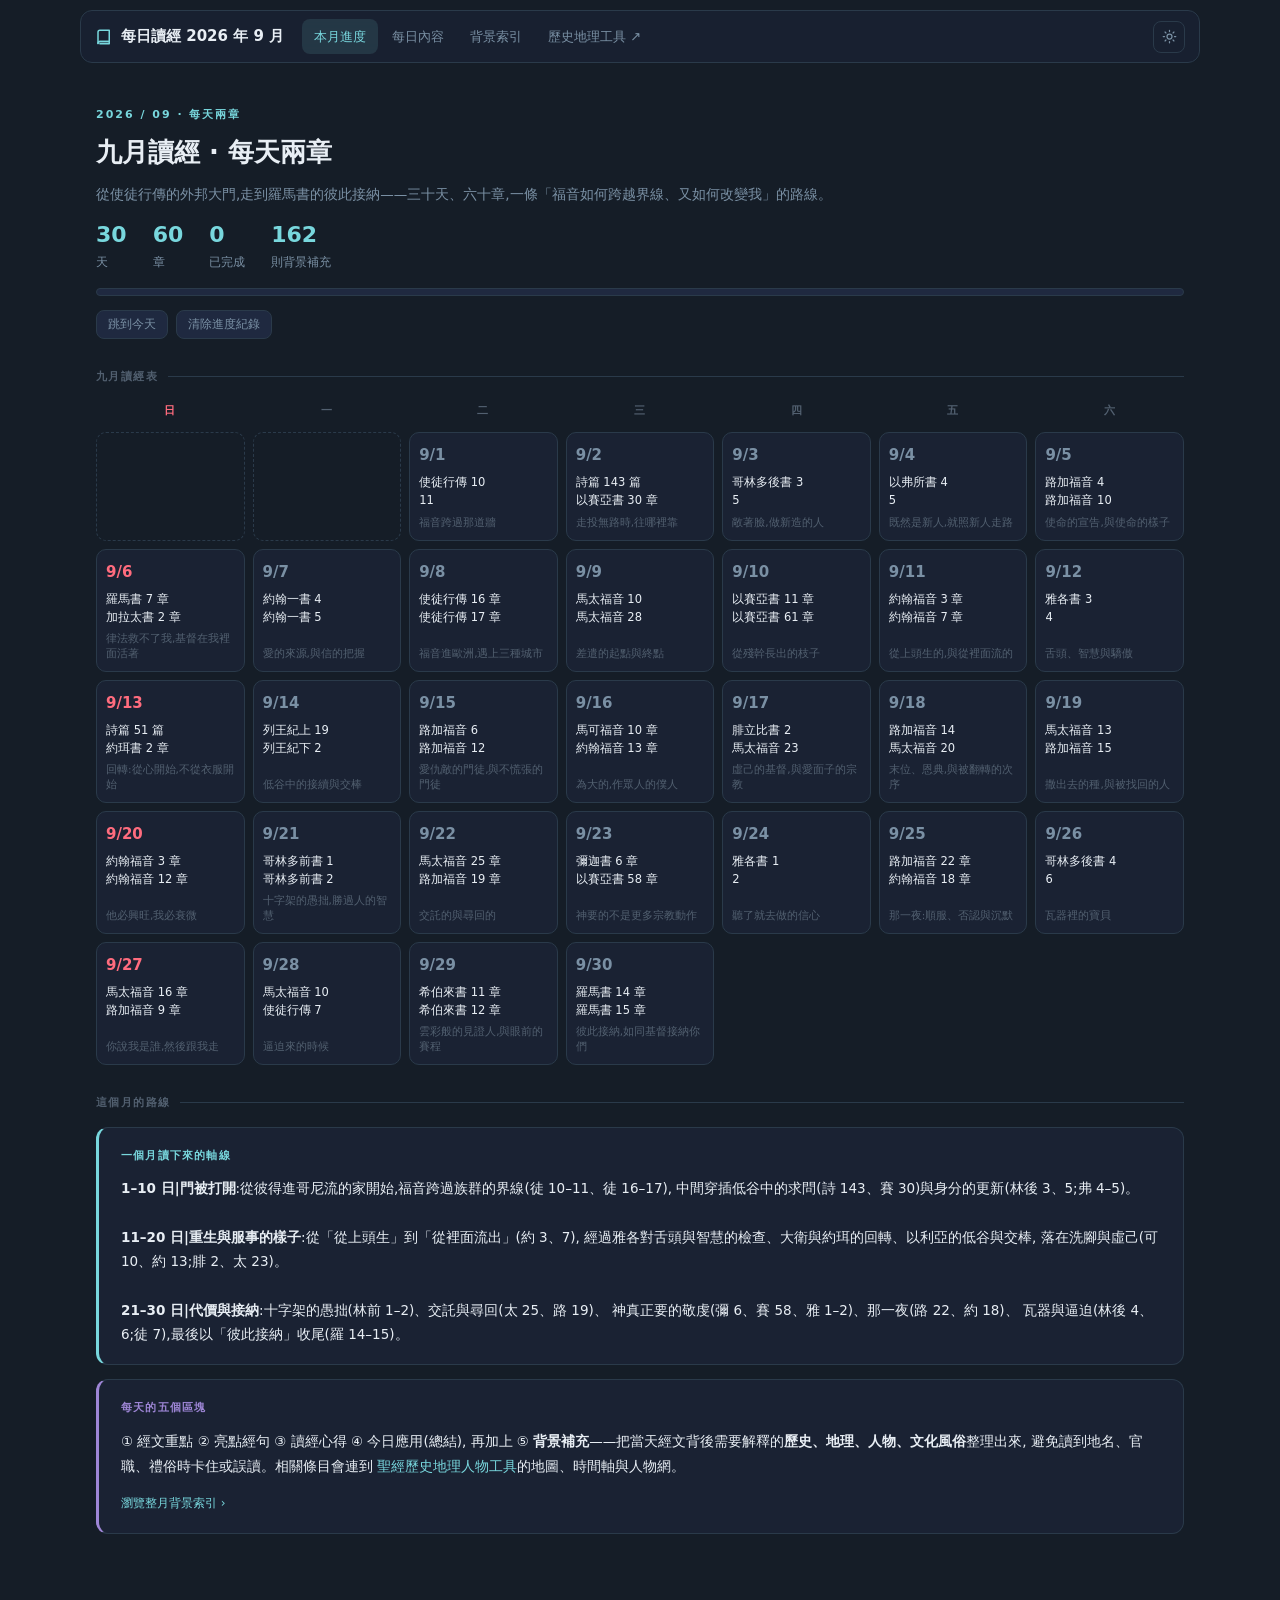
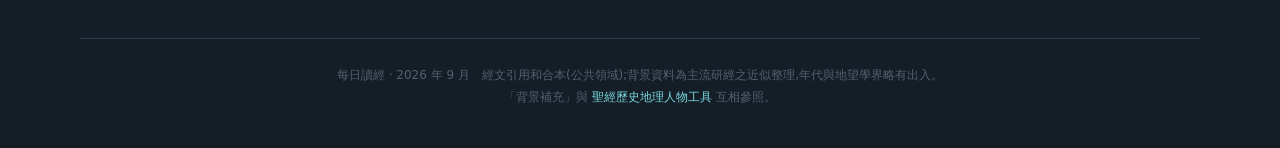
==== index.html @ 38e515d8 "初版:每日讀經 2026 年 9 月(每天兩章) - 月曆總覽、每日內容(六區塊)、背景索引三個頁面 - 30 天 60 章:經文重點/亮點經句/讀經心得/反思問題/今日應用/背景補充 - 162 則" ====
<!DOCTYPE html>
<html lang="zh-Hant">
<head>
<meta charset="UTF-8">
<meta name="viewport" content="width=device-width, initial-scale=1.0">
<title>每日讀經 · 2026 年 9 月進度</title>
<link rel="stylesheet" href="css/style.css">
<script src="data/plan.js"></script>
<script src="data/days-01.js"></script>
<script src="data/days-11.js"></script>
<script src="data/days-21.js"></script>
<script src="js/common.js"></script>
</head>
<body>
<script>renderNav("home")</script>

<div class="wrap">
  <div class="page-head">
    <div class="page-kicker">2026 / 09 · 每天兩章</div>
    <h1 class="page-title" id="ttl"></h1>
    <p class="page-sub" id="sub"></p>
    <div class="stat-row">
      <div class="st"><b>30</b><span>天</span></div>
      <div class="st"><b>60</b><span>章</span></div>
      <div class="st"><b id="st-done">0</b><span>已完成</span></div>
      <div class="st"><b id="st-bg">—</b><span>則背景補充</span></div>
    </div>
    <div class="bar"><i id="bar" style="width:0%"></i></div>
    <div class="tools">
      <button class="mini" onclick="jumpToday()">跳到今天</button>
      <button class="mini" onclick="resetAll()">清除進度紀錄</button>
    </div>
  </div>

  <div class="sec-label">九月讀經表</div>
  <div class="cal" id="cal"></div>

  <div class="sec-label">這個月的路線</div>
  <div class="card" style="--accent:var(--primary)">
    <div class="card-title">一個月讀下來的軸線</div>
    <p style="font-size:13.5px">
      <b>1–10 日|門被打開</b>:從彼得進哥尼流的家開始,福音跨過族群的界線(徒 10–11、徒 16–17),
      中間穿插低谷中的求問(詩 143、賽 30)與身分的更新(林後 3、5;弗 4–5)。<br><br>
      <b>11–20 日|重生與服事的樣子</b>:從「從上頭生」到「從裡面流出」(約 3、7),
      經過雅各對舌頭與智慧的檢查、大衛與約珥的回轉、以利亞的低谷與交棒,
      落在洗腳與虛己(可 10、約 13;腓 2、太 23)。<br><br>
      <b>21–30 日|代價與接納</b>:十字架的愚拙(林前 1–2)、交託與尋回(太 25、路 19)、
      神真正要的敬虔(彌 6、賽 58、雅 1–2)、那一夜(路 22、約 18)、
      瓦器與逼迫(林後 4、6;徒 7),最後以「彼此接納」收尾(羅 14–15)。
    </p>
  </div>

  <div class="card" style="--accent:var(--c-bg)">
    <div class="card-title">每天的五個區塊</div>
    <p style="font-size:13.5px">
      ① 經文重點 ② 亮點經句 ③ 讀經心得 ④ 今日應用(總結),
      再加上 ⑤ <b>背景補充</b>——把當天經文背後需要解釋的<b>歷史、地理、人物、文化風俗</b>整理出來,
      避免讀到地名、官職、禮俗時卡住或誤讀。相關條目會連到
      <a href="https://nonstopbiblereading.github.io/bible_explorer/" target="_blank" rel="noopener">聖經歷史地理人物工具</a>的地圖、時間軸與人物網。
    </p>
    <p style="margin-top:8px"><a class="xlink" href="background.html">瀏覽整月背景索引 ›</a></p>
  </div>
</div>

<script>
document.getElementById("ttl").textContent = PLAN.title;
document.getElementById("sub").textContent = PLAN.sub;
document.getElementById("st-bg").textContent =
  PLAN.days.reduce((n, d) => n + (d.bg ? d.bg.length : 0), 0);

function renderCal() {
  const done = getDone();
  let html = "";
  ["日","一","二","三","四","五","六"].forEach((w, i) =>
    html += `<div class="cal-head${i === 0 ? " sun" : ""}">${w}</div>`);
  // 2026-09-01 是星期二 → 前面補 2 格
  const lead = weekday(1);
  for (let i = 0; i < lead; i++) html += `<div class="day-cell empty"></div>`;
  for (const day of PLAN.days) {
    const wd = weekday(day.d), ok = !!done[day.d];
    html += `<a class="day-cell${ok ? " done" : ""}${wd === 0 ? " sun" : ""}" href="day.html?d=${day.d}">
      <div class="dc-num">9/${day.d}<span class="chk">${ok ? "✓ 已讀" : ""}</span></div>
      <div class="dc-ref">${day.ref.replace("；", "<br>")}</div>
      <div class="dc-theme">${day.theme}</div>
    </a>`;
  }
  document.getElementById("cal").innerHTML = html;
  const n = doneCount();
  document.getElementById("st-done").textContent = n;
  document.getElementById("bar").style.width = (n / PLAN.days.length * 100).toFixed(1) + "%";
}
function jumpToday() {
  const t = new Date();
  const d = (t.getFullYear() === 2026 && t.getMonth() === 8) ? t.getDate() : 1;
  location.href = "day.html?d=" + Math.min(d, 30);
}
function resetAll() {
  if (confirm("確定要清除本月所有「已讀」紀錄嗎?此動作無法復原。")) {
    localStorage.removeItem(DONE_KEY);
    renderCal();
  }
}
renderCal();
renderFooter();
</script>
</body>
</html>
---- css/style.css ----
/* ── 每日讀經工具 · 樣式(沿用 bible-route 設計語彙) ───────── */
:root {
  --bg:#151D27; --surface:#1A2233; --raised:#1F2940;
  --border:#2A3A4A; --border-2:#354555;
  --primary:#78D7DD; --primary-d:#5398D8;
  --text:#E8EEF4; --muted:#7A90A4; --hint:#526070;
  --green:#2ED4AC; --red:#FF6C7E; --orange:#FFB46F;
  --purple:#9E86D6; --pink:#FF8FAB;
  --c-point:#78D7DD; --c-verse:#FFB46F; --c-reflect:#FF8FAB;
  --c-quest:#7FA9E8; --c-apply:#2ED4AC; --c-bg:#9E86D6;
}
[data-theme="light"] {
  --bg:#EEF2F7; --surface:#FFFFFF; --raised:#F4F7FB;
  --border:#C8D6E3; --border-2:#AFC2D4;
  --primary:#0FADB7; --primary-d:#1B5081;
  --text:#1A2233; --muted:#556675; --hint:#8595A5;
  --green:#17805D; --red:#EE5E6F; --orange:#C97B2D;
  --purple:#7B62B8; --pink:#D6608A;
  --c-point:#0FADB7; --c-verse:#C97B2D; --c-reflect:#D6608A;
  --c-quest:#2C63A8; --c-apply:#17805D; --c-bg:#7B62B8;
}
* { margin:0; padding:0; box-sizing:border-box; }
html { scroll-behavior:smooth; }
body {
  font-family:"Noto Sans TC","Microsoft JhengHei","PingFang TC",system-ui,sans-serif;
  background:var(--bg); color:var(--text); font-size:14px; line-height:1.8;
  transition:background .25s, color .2s;
}
a { color:var(--primary); text-decoration:none; }
a:hover { text-decoration:underline; }
button { font-family:inherit; }
:focus-visible { outline:2px solid var(--primary); outline-offset:2px; }
@media (prefers-reduced-motion: reduce){ *{ animation:none!important; transition:none!important; } }
.mono { font-family:"JetBrains Mono",Consolas,monospace; }

/* ── 導覽列 ── */
.nav {
  position:sticky; top:10px; z-index:50; margin:10px auto;
  display:flex; align-items:center; gap:4px;
  background:color-mix(in srgb, var(--surface) 84%, transparent);
  backdrop-filter:blur(10px); border:1px solid var(--border); border-radius:12px;
  padding:8px 14px; max-width:1120px;
}
.nav-brand { font-weight:700; font-size:15px; color:var(--text); margin-right:14px;
  display:flex; align-items:center; gap:8px; white-space:nowrap; }
.nav-brand svg { color:var(--primary); }
.nav-links { display:flex; gap:2px; flex-wrap:wrap; flex:1; }
.nav-links a { padding:6px 12px; border-radius:8px; color:var(--muted); font-size:13px;
  font-weight:500; transition:.15s; white-space:nowrap; }
.nav-links a:hover { color:var(--text); background:var(--raised); text-decoration:none; }
.nav-links a.active { color:var(--primary); background:color-mix(in srgb, var(--primary) 12%, transparent); }
.theme-btn { background:none; border:1px solid var(--border); border-radius:8px; width:32px; height:32px;
  color:var(--muted); cursor:pointer; display:grid; place-items:center; transition:.15s; }
.theme-btn:hover { color:var(--primary); border-color:var(--border-2); }

/* ── 版面 ── */
.wrap { max-width:1120px; margin:0 auto; padding:22px 16px 70px; }
.page-head { margin:10px 0 20px; }
.page-kicker { font-size:11px; font-weight:600; letter-spacing:2px; color:var(--primary); text-transform:uppercase; }
.page-title { font-size:26px; font-weight:700; margin:4px 0 6px; }
.page-sub { color:var(--muted); font-size:13.5px; max-width:820px; }
.sec-label { font-size:11px; font-weight:600; letter-spacing:1.4px; text-transform:uppercase;
  color:var(--hint); display:flex; align-items:center; gap:10px; margin:28px 0 14px; }
.sec-label::after { content:""; flex:1; height:1px; background:var(--border); }

/* ── 進度統計 ── */
.stat-row { display:flex; gap:26px; flex-wrap:wrap; margin-top:16px; }
.st b { display:block; font-size:22px; font-weight:700; color:var(--primary); line-height:1.2; }
.st span { font-size:12px; color:var(--muted); }
.bar { height:8px; border-radius:99px; background:var(--raised); border:1px solid var(--border);
  overflow:hidden; margin-top:14px; }
.bar > i { display:block; height:100%; background:linear-gradient(90deg,var(--primary),var(--green)); transition:width .3s; }
.tools { display:flex; gap:8px; flex-wrap:wrap; margin-top:14px; }
.mini { background:var(--raised); border:1px solid var(--border); color:var(--muted);
  border-radius:8px; padding:5px 11px; font-size:12px; cursor:pointer; transition:.15s; }
.mini:hover { color:var(--text); border-color:var(--border-2); }

/* ── 月曆 ── */
.cal { display:grid; grid-template-columns:repeat(7,1fr); gap:8px; }
.cal-head { font-size:11px; font-weight:600; color:var(--hint); text-align:center;
  letter-spacing:1px; padding-bottom:4px; }
.cal-head.sun { color:var(--red); }
.day-cell { background:var(--surface); border:1px solid var(--border); border-radius:10px;
  padding:9px 9px 10px; min-height:108px; display:flex; flex-direction:column; gap:5px;
  color:var(--text); transition:.16s; position:relative; overflow:hidden; }
a.day-cell:hover { text-decoration:none; border-color:var(--primary); transform:translateY(-2px); }
.day-cell.empty { background:transparent; border:1px dashed var(--border); min-height:108px; }
.day-cell.done { border-color:color-mix(in srgb,var(--green) 55%, var(--border)); }
.day-cell.done::after { content:""; position:absolute; inset:0;
  background:color-mix(in srgb,var(--green) 7%, transparent); pointer-events:none; }
.dc-num { font-size:15px; font-weight:700; color:var(--muted); display:flex;
  align-items:center; justify-content:space-between; }
.dc-num .chk { font-size:11px; color:var(--green); }
.day-cell.sun .dc-num { color:var(--red); }
.dc-ref { font-size:11.5px; line-height:1.55; color:var(--text); }
.dc-theme { font-size:10.5px; color:var(--hint); margin-top:auto; line-height:1.4; }
@media (max-width:700px){
  .cal { grid-template-columns:repeat(2,1fr); }
  .cal-head { display:none; }
  .day-cell.empty { display:none; }
  .day-cell { min-height:auto; }
}

/* ── 卡片 / 區塊 ── */
.card { background:var(--surface); border:1px solid var(--border);
  border-left:3px solid var(--accent,var(--primary)); border-radius:12px; padding:18px 22px; }
.card + .card { margin-top:14px; }
.card-title { font-size:11px; font-weight:600; letter-spacing:1.2px; text-transform:uppercase;
  color:var(--accent,var(--primary)); margin-bottom:11px; display:flex; align-items:center; gap:8px; }
.card-title .n { display:inline-grid; place-items:center; width:18px; height:18px; border-radius:5px;
  background:color-mix(in srgb, var(--accent,var(--primary)) 18%, transparent); font-size:10px; }

/* 經文重點 */
.pt { padding:13px 0; border-top:1px dashed var(--border); }
.pt:first-of-type { border-top:none; padding-top:0; }
.pt b { color:var(--text); font-size:14.5px; }
.pt .r { font-size:11.5px; color:var(--hint); margin-left:6px; font-family:"JetBrains Mono",Consolas,monospace; }
.pt p { font-size:14px; color:var(--muted); margin-top:3px; line-height:1.85; }

/* 亮點經句 */
.vs { border-left:2px solid var(--c-verse); padding:2px 0 2px 14px; margin:16px 0; }
.vs:first-of-type { margin-top:0; }
.vs q { font-size:15.5px; line-height:1.95; color:var(--text); quotes:"「" "」"; }
.vs .ref2 { display:block; font-family:"JetBrains Mono",Consolas,monospace;
  font-size:11.5px; color:var(--c-verse); margin-top:5px; letter-spacing:.4px; }
.vs .why { font-size:12.5px; color:var(--muted); margin-top:5px; }

/* 心得 / 應用 */
.prose p { font-size:15px; line-height:1.95; margin-bottom:14px; }
.prose p:last-child { margin-bottom:0; }
.steps { counter-reset:s; list-style:none; margin-top:12px; display:flex; flex-direction:column; gap:9px; }
.steps li { font-size:14.5px; padding-left:26px; position:relative; line-height:1.85; }
.steps li::before { content:counter(s); counter-increment:s; position:absolute; left:0; top:4px;
  width:18px; height:18px; border-radius:5px; font-size:10px; font-weight:700;
  display:grid; place-items:center; background:color-mix(in srgb,var(--c-apply) 20%, transparent);
  color:var(--c-apply); }
.aim { background:var(--raised); border-radius:9px; padding:13px 15px; font-size:14.5px;
  border:1px solid var(--border); }
.aim b { color:var(--c-apply); }

/* 背景補充 */
.bg-item { padding:12px 0; border-top:1px dashed var(--border); }
.bg-item:first-of-type { border-top:none; padding-top:0; }
.bg-head { display:flex; align-items:center; gap:8px; flex-wrap:wrap; }
.bg-head b { font-size:14.5px; }
.tag { font-size:10px; font-weight:600; letter-spacing:.6px; padding:2px 7px; border-radius:99px;
  border:1px solid currentColor; }
.tag.person { color:var(--pink); } .tag.place { color:var(--primary); }
.tag.history { color:var(--orange); } .tag.custom { color:var(--green); }
.bg-item p { font-size:14px; color:var(--muted); margin-top:5px; line-height:1.85; }
.ref { display:inline-block; font-family:"JetBrains Mono",Consolas,monospace; font-size:11px;
  color:var(--muted); background:var(--raised); border:1px solid var(--border);
  border-radius:5px; padding:1px 6px; margin:5px 4px 0 0; }
.xlink { font-size:12px; color:var(--primary); margin-top:7px; display:inline-block; }

/* ── 每日頁 ───────────────────────────────────────────── */
.wrap.reading { max-width:900px; }

/* 頁首:日期與主題同級,主題為視覺重心 */
.d-head { margin:14px 0 2px; }
.d-kicker { font-size:11.5px; font-weight:600; letter-spacing:1.8px; color:var(--hint);
  text-transform:uppercase; }
.d-title { display:flex; flex-wrap:wrap; align-items:baseline; gap:6px 16px; margin-top:8px;
  font-size:clamp(27px,4.6vw,36px); font-weight:800; letter-spacing:-.6px; line-height:1.25; }
.d-title .num { color:var(--primary); font-variant-numeric:tabular-nums; white-space:nowrap; }
.d-title .thm { color:var(--text); }
.d-meta { display:flex; flex-wrap:wrap; align-items:center; gap:8px; margin-top:14px; }
.chip { display:inline-block; font-size:12.5px; font-weight:600; padding:6px 12px; border-radius:8px;
  background:var(--raised); border:1px solid var(--border); color:var(--muted); }
.chip.pass { color:var(--text); }
.done-btn { margin-left:auto; background:var(--raised); border:1px solid var(--border-2); color:var(--muted);
  border-radius:9px; padding:8px 15px; font-size:13px; font-weight:600; cursor:pointer; transition:.15s; }
.done-btn:hover { color:var(--text); border-color:var(--primary); }
.done-btn.on { background:color-mix(in srgb,var(--green) 16%, transparent);
  border-color:var(--green); color:var(--green); }

/* 區塊快速切換 */
.tabs { position:sticky; top:var(--tabs-top,60px); z-index:40; display:flex; gap:4px; overflow-x:auto;
  margin:20px -16px 0; padding:9px 16px; scrollbar-width:none;
  background:color-mix(in srgb, var(--bg) 90%, transparent); backdrop-filter:blur(8px);
  border-bottom:1px solid var(--border); }
.tabs::-webkit-scrollbar { display:none; }
.tabs a { flex:0 0 auto; font-size:12.5px; font-weight:600; padding:6px 13px; border-radius:999px;
  color:var(--muted); border:1px solid transparent; white-space:nowrap; transition:.15s; }
.tabs a:hover { color:var(--text); background:var(--raised); text-decoration:none; }
.tabs a.on { color:var(--tc,var(--primary)); border-color:color-mix(in srgb, var(--tc,var(--primary)) 40%, transparent);
  background:color-mix(in srgb, var(--tc,var(--primary)) 12%, transparent); }
.tabs a .dot { display:inline-block; width:6px; height:6px; border-radius:50%;
  background:var(--tc,var(--primary)); margin-right:6px; vertical-align:1px; }

.sec-block { scroll-margin-top:var(--sec-off,124px); margin-top:16px; }
.sec-block > .card { margin-top:0; }

/* 反思問題 */
.qs { counter-reset:q; display:flex; flex-direction:column; gap:11px; }
.q { counter-increment:q; position:relative; padding:13px 15px 13px 48px; border-radius:10px;
  background:var(--raised); border:1px solid var(--border); font-size:14.5px; line-height:1.85; }
.q::before { content:"Q" counter(q); position:absolute; left:15px; top:14px;
  font-family:"JetBrains Mono",Consolas,monospace; font-size:11.5px; font-weight:700;
  color:var(--c-quest); letter-spacing:.5px; }
.q-note { font-size:12.5px; color:var(--hint); margin-bottom:12px; }

.pager { display:flex; justify-content:space-between; gap:10px; margin-top:30px; }
.pager a { font-size:13px; padding:9px 14px; border:1px solid var(--border); border-radius:9px;
  background:var(--surface); }
.pager a:hover { border-color:var(--primary); text-decoration:none; }
.pager a.dis { opacity:.35; pointer-events:none; }
footer.site { text-align:center; color:var(--hint); font-size:12px; padding:26px 16px 40px;
  border-top:1px solid var(--border); margin-top:34px; max-width:1120px; margin-inline:auto; }
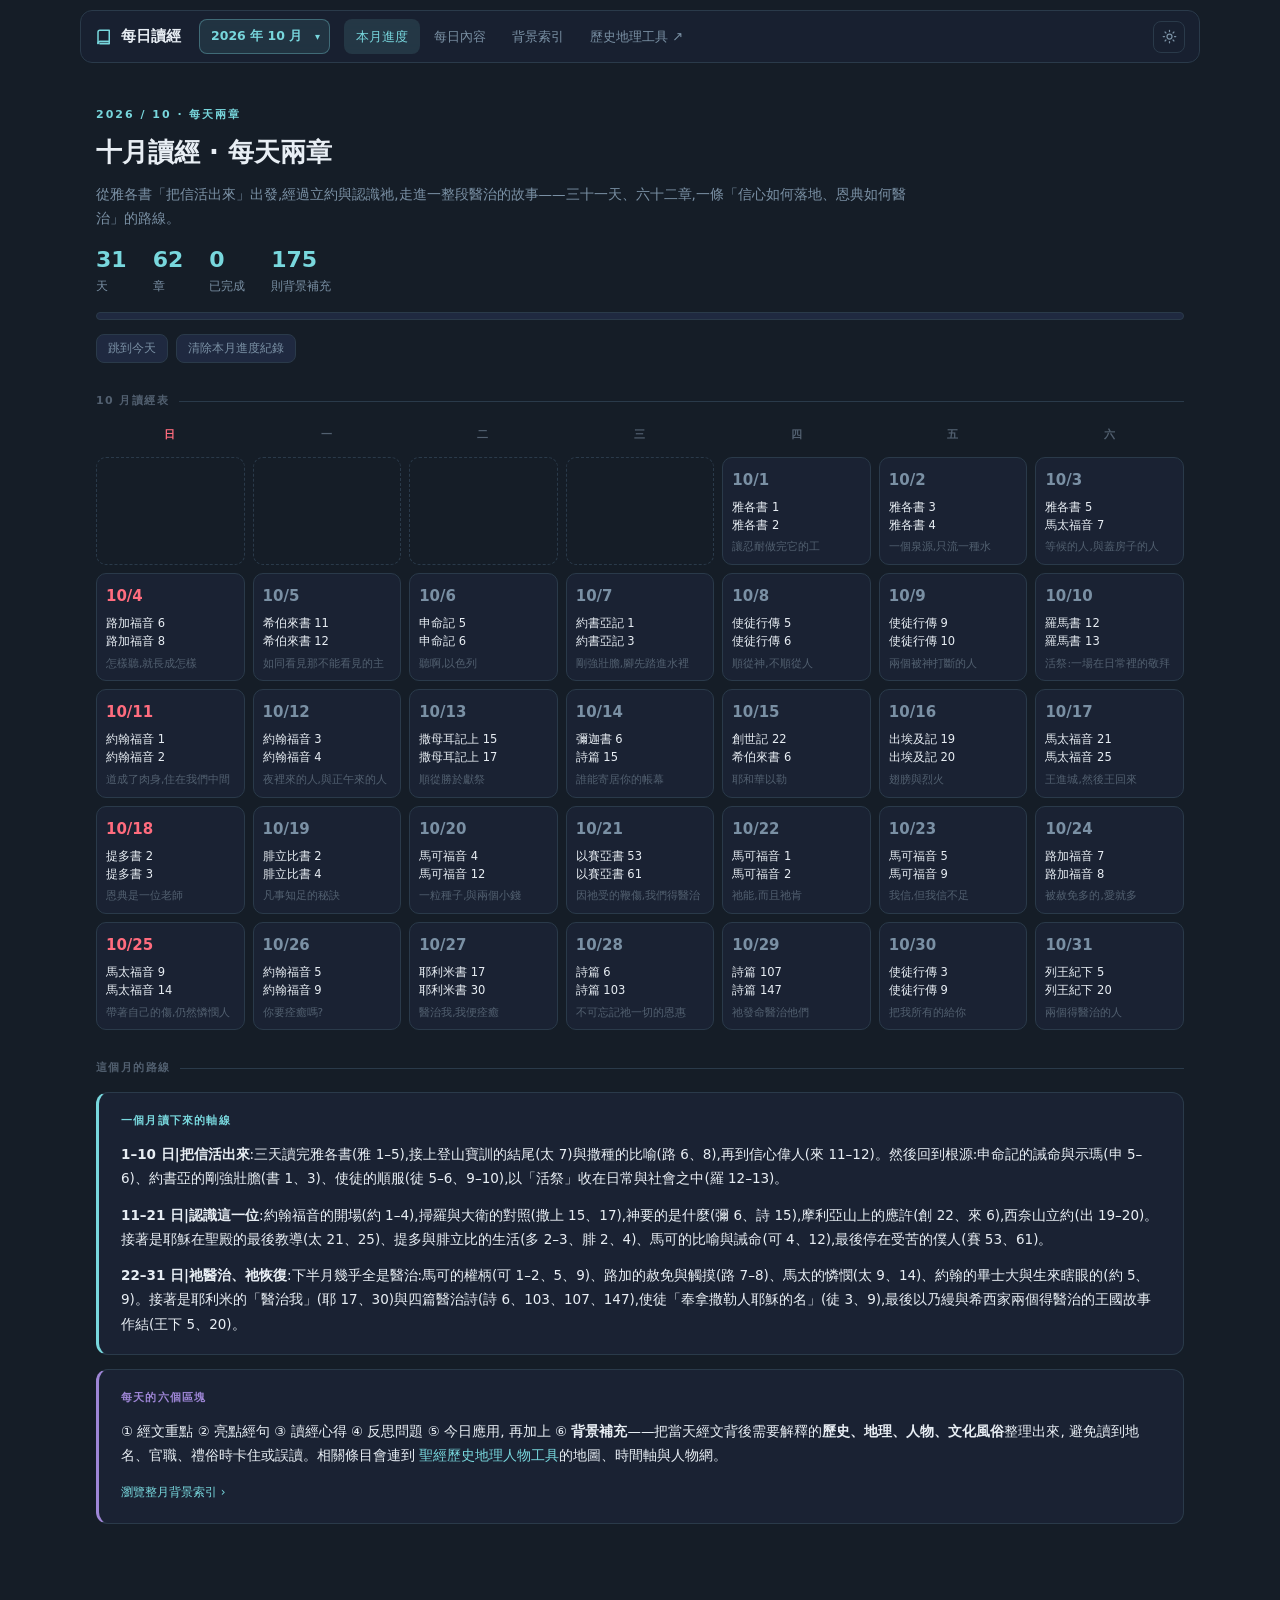
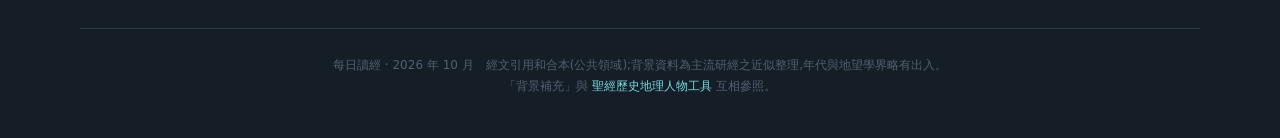
==== commit 04c59774: "新增 2026 年 10 月讀經,改為多月份架構 - 資料改為 data/YYYY-MM/ 每月一個資料夾,data/months.js 登記月份 - 導覽列加上月份選單;首頁網址不變,預設開今天所在" ====
--- a/index.html
+++ b/index.html
@@ -3,83 +3,85 @@
 <head>
 <meta charset="UTF-8">
 <meta name="viewport" content="width=device-width, initial-scale=1.0">
-<title>每日讀經 · 2026 年 9 月進度</title>
+<title>每日讀經 · 每天兩章</title>
 <link rel="stylesheet" href="css/style.css">
-<script src="data/plan.js"></script>
-<script src="data/days-01.js"></script>
-<script src="data/days-11.js"></script>
-<script src="data/days-21.js"></script>
+<script src="data/months.js"></script>
 <script src="js/common.js"></script>
 </head>
 <body>
-<script>renderNav("home")</script>
+<div id="nav-slot"></div>
 
-<div class="wrap">
+<div class="wrap" id="main" hidden>
   <div class="page-head">
-    <div class="page-kicker">2026 / 09 · 每天兩章</div>
+    <div class="page-kicker" id="kicker"></div>
     <h1 class="page-title" id="ttl"></h1>
     <p class="page-sub" id="sub"></p>
     <div class="stat-row">
-      <div class="st"><b>30</b><span>天</span></div>
-      <div class="st"><b>60</b><span>章</span></div>
+      <div class="st"><b id="st-days">—</b><span>天</span></div>
+      <div class="st"><b id="st-ch">—</b><span>章</span></div>
       <div class="st"><b id="st-done">0</b><span>已完成</span></div>
       <div class="st"><b id="st-bg">—</b><span>則背景補充</span></div>
     </div>
     <div class="bar"><i id="bar" style="width:0%"></i></div>
     <div class="tools">
       <button class="mini" onclick="jumpToday()">跳到今天</button>
-      <button class="mini" onclick="resetAll()">清除進度紀錄</button>
+      <button class="mini" onclick="resetAll()">清除本月進度紀錄</button>
     </div>
   </div>
 
-  <div class="sec-label">九月讀經表</div>
+  <div class="sec-label" id="cal-label"></div>
   <div class="cal" id="cal"></div>
 
   <div class="sec-label">這個月的路線</div>
   <div class="card" style="--accent:var(--primary)">
     <div class="card-title">一個月讀下來的軸線</div>
-    <p style="font-size:13.5px">
-      <b>1–10 日|門被打開</b>:從彼得進哥尼流的家開始,福音跨過族群的界線(徒 10–11、徒 16–17),
-      中間穿插低谷中的求問(詩 143、賽 30)與身分的更新(林後 3、5;弗 4–5)。<br><br>
-      <b>11–20 日|重生與服事的樣子</b>:從「從上頭生」到「從裡面流出」(約 3、7),
-      經過雅各對舌頭與智慧的檢查、大衛與約珥的回轉、以利亞的低谷與交棒,
-      落在洗腳與虛己(可 10、約 13;腓 2、太 23)。<br><br>
-      <b>21–30 日|代價與接納</b>:十字架的愚拙(林前 1–2)、交託與尋回(太 25、路 19)、
-      神真正要的敬虔(彌 6、賽 58、雅 1–2)、那一夜(路 22、約 18)、
-      瓦器與逼迫(林後 4、6;徒 7),最後以「彼此接納」收尾(羅 14–15)。
-    </p>
+    <div id="outline" class="outline"></div>
   </div>
 
   <div class="card" style="--accent:var(--c-bg)">
-    <div class="card-title">每天的五個區塊</div>
+    <div class="card-title">每天的六個區塊</div>
     <p style="font-size:13.5px">
-      ① 經文重點 ② 亮點經句 ③ 讀經心得 ④ 今日應用(總結),
-      再加上 ⑤ <b>背景補充</b>——把當天經文背後需要解釋的<b>歷史、地理、人物、文化風俗</b>整理出來,
+      ① 經文重點 ② 亮點經句 ③ 讀經心得 ④ 反思問題 ⑤ 今日應用,
+      再加上 ⑥ <b>背景補充</b>——把當天經文背後需要解釋的<b>歷史、地理、人物、文化風俗</b>整理出來,
       避免讀到地名、官職、禮俗時卡住或誤讀。相關條目會連到
       <a href="https://nonstopbiblereading.github.io/bible_explorer/" target="_blank" rel="noopener">聖經歷史地理人物工具</a>的地圖、時間軸與人物網。
     </p>
-    <p style="margin-top:8px"><a class="xlink" href="background.html">瀏覽整月背景索引 ›</a></p>
+    <p style="margin-top:8px"><a class="xlink" id="bg-link" href="background.html">瀏覽整月背景索引 ›</a></p>
   </div>
 </div>
 
+<div id="footer-slot"></div>
+
 <script>
-document.getElementById("ttl").textContent = PLAN.title;
-document.getElementById("sub").textContent = PLAN.sub;
-document.getElementById("st-bg").textContent =
-  PLAN.days.reduce((n, d) => n + (d.bg ? d.bg.length : 0), 0);
+boot("home").then(() => {
+  const M = monthNum();
+  document.title = `每日讀經 · ${PLAN.label}`;
+  document.getElementById("kicker").textContent = `${MONTH_KEY.replace("-", " / ")} · 每天兩章`;
+  document.getElementById("ttl").textContent = PLAN.title;
+  document.getElementById("sub").textContent = PLAN.sub;
+  document.getElementById("cal-label").textContent = `${M} 月讀經表`;
+  document.getElementById("st-days").textContent = PLAN.days.length;
+  document.getElementById("st-ch").textContent = PLAN.days.length * 2;
+  document.getElementById("st-bg").textContent =
+    PLAN.days.reduce((n, d) => n + (d.bg ? d.bg.length : 0), 0);
+  document.getElementById("outline").innerHTML = (PLAN.outline || [])
+    .map(o => `<p><b>${o.h}</b>:${o.p}</p>`).join("");
+  document.getElementById("bg-link").href = withMonth("background.html");
+  renderCal();
+  renderFooter();
+  document.getElementById("main").hidden = false;
+});
 
 function renderCal() {
-  const done = getDone();
+  const done = getDone(), M = monthNum();
   let html = "";
-  ["日","一","二","三","四","五","六"].forEach((w, i) =>
-    html += `<div class="cal-head${i === 0 ? " sun" : ""}">${w}</div>`);
-  // 2026-09-01 是星期二 → 前面補 2 格
-  const lead = weekday(1);
+  WD.forEach((w, i) => html += `<div class="cal-head${i === 0 ? " sun" : ""}">${w}</div>`);
+  const lead = weekday(1);                       // 1 號是星期幾 → 前面補空格
   for (let i = 0; i < lead; i++) html += `<div class="day-cell empty"></div>`;
   for (const day of PLAN.days) {
     const wd = weekday(day.d), ok = !!done[day.d];
-    html += `<a class="day-cell${ok ? " done" : ""}${wd === 0 ? " sun" : ""}" href="day.html?d=${day.d}">
-      <div class="dc-num">9/${day.d}<span class="chk">${ok ? "✓ 已讀" : ""}</span></div>
+    html += `<a class="day-cell${ok ? " done" : ""}${wd === 0 ? " sun" : ""}" href="${withMonth("day.html?d=" + day.d)}">
+      <div class="dc-num">${M}/${day.d}<span class="chk">${ok ? "✓ 已讀" : ""}</span></div>
       <div class="dc-ref">${day.ref.replace("；", "<br>")}</div>
       <div class="dc-theme">${day.theme}</div>
     </a>`;
@@ -91,17 +93,16 @@
 }
 function jumpToday() {
   const t = new Date();
-  const d = (t.getFullYear() === 2026 && t.getMonth() === 8) ? t.getDate() : 1;
-  location.href = "day.html?d=" + Math.min(d, 30);
+  const inMonth = t.getFullYear() === monthYear() && t.getMonth() + 1 === monthNum();
+  const d = inMonth ? Math.min(t.getDate(), PLAN.days.length) : 1;
+  location.href = withMonth("day.html?d=" + d);
 }
 function resetAll() {
-  if (confirm("確定要清除本月所有「已讀」紀錄嗎?此動作無法復原。")) {
-    localStorage.removeItem(DONE_KEY);
+  if (confirm(`確定要清除 ${PLAN.label} 所有「已讀」紀錄嗎?此動作無法復原。`)) {
+    try { localStorage.removeItem(doneKey()); } catch (e) {}
     renderCal();
   }
 }
-renderCal();
-renderFooter();
 </script>
 </body>
 </html>
--- a/css/style.css
+++ b/css/style.css
@@ -39,11 +39,23 @@
   display:flex; align-items:center; gap:4px;
   background:color-mix(in srgb, var(--surface) 84%, transparent);
   backdrop-filter:blur(10px); border:1px solid var(--border); border-radius:12px;
-  padding:8px 14px; max-width:1120px;
-}
+  padding:8px 14px; max-width:1120px; flex-wrap:wrap; row-gap:6px;
+}
+@media (max-width:1150px){ .nav { margin:10px 16px; } }
 .nav-brand { font-weight:700; font-size:15px; color:var(--text); margin-right:14px;
   display:flex; align-items:center; gap:8px; white-space:nowrap; }
 .nav-brand svg { color:var(--primary); }
+a.nav-brand:hover { text-decoration:none; }
+.m-pick { position:relative; margin-right:10px; }
+.m-pick select { appearance:none; -webkit-appearance:none; font:inherit; font-size:12.5px; font-weight:600;
+  color:var(--primary); background:color-mix(in srgb, var(--primary) 10%, transparent);
+  border:1px solid color-mix(in srgb, var(--primary) 35%, transparent); border-radius:8px;
+  padding:5px 26px 5px 11px; cursor:pointer; }
+.m-pick::after { content:"▾"; position:absolute; right:10px; top:50%; transform:translateY(-52%);
+  font-size:10px; color:var(--primary); pointer-events:none; }
+.m-pick select:hover { border-color:var(--primary); }
+.m-pick select option { color:var(--text); background:var(--surface); }
+.sr { position:absolute; width:1px; height:1px; overflow:hidden; clip:rect(0 0 0 0); white-space:nowrap; }
 .nav-links { display:flex; gap:2px; flex-wrap:wrap; flex:1; }
 .nav-links a { padding:6px 12px; border-radius:8px; color:var(--muted); font-size:13px;
   font-weight:500; transition:.15s; white-space:nowrap; }
@@ -207,3 +219,8 @@
 .pager a.dis { opacity:.35; pointer-events:none; }
 footer.site { text-align:center; color:var(--hint); font-size:12px; padding:26px 16px 40px;
   border-top:1px solid var(--border); margin-top:34px; max-width:1120px; margin-inline:auto; }
+
+/* 月份軸線 */
+.outline p { font-size:13.5px; margin-bottom:12px; }
+.outline p:last-child { margin-bottom:0; }
+.outline b { color:var(--text); }
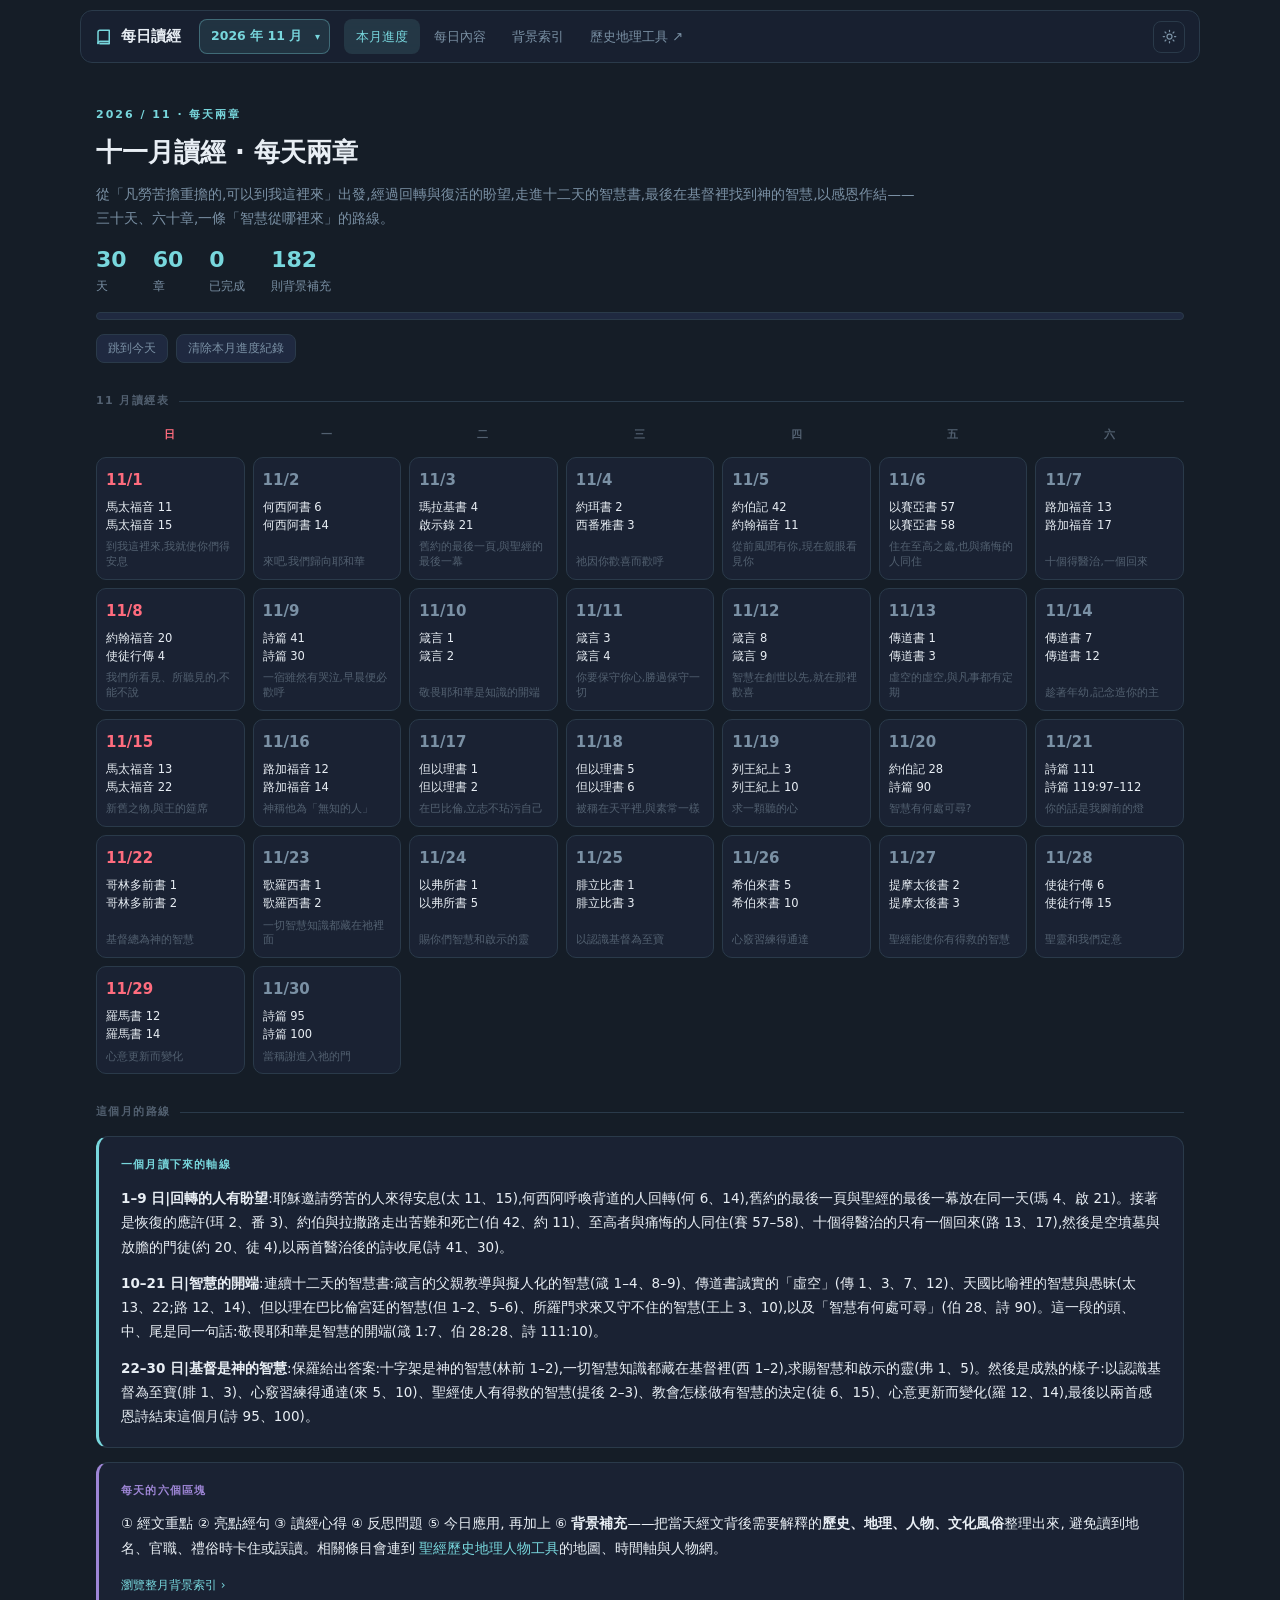
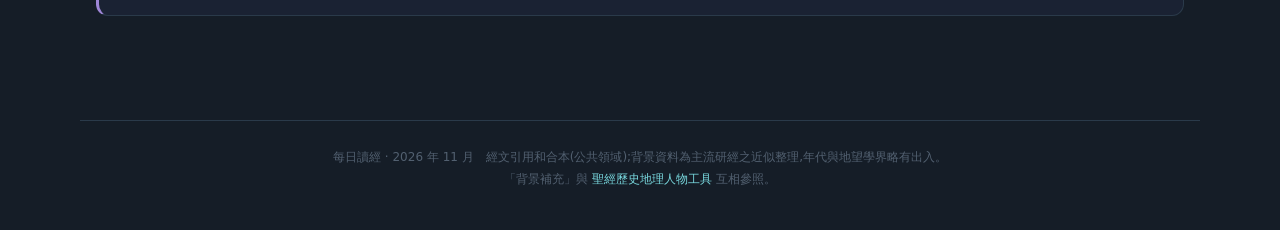
==== commit 1dfd68c5: "新增 2026 年 11 月讀經:智慧從哪裡來 - 30 天 60 章,含 11/21 詩 119:97–112 的半章經文 - 主軸:回轉的盼望(1–9)→ 十二天智慧書(10–21)→ 基督是神的" ====
--- a/index.html
+++ b/index.html
@@ -4,9 +4,9 @@
 <meta charset="UTF-8">
 <meta name="viewport" content="width=device-width, initial-scale=1.0">
 <title>每日讀經 · 每天兩章</title>
-<link rel="stylesheet" href="css/style.css">
-<script src="data/months.js"></script>
-<script src="js/common.js"></script>
+<link rel="stylesheet" href="css/style.css?v=2026-11">
+<script src="data/months.js?v=2026-11"></script>
+<script src="js/common.js?v=2026-11"></script>
 </head>
 <body>
 <div id="nav-slot"></div>
